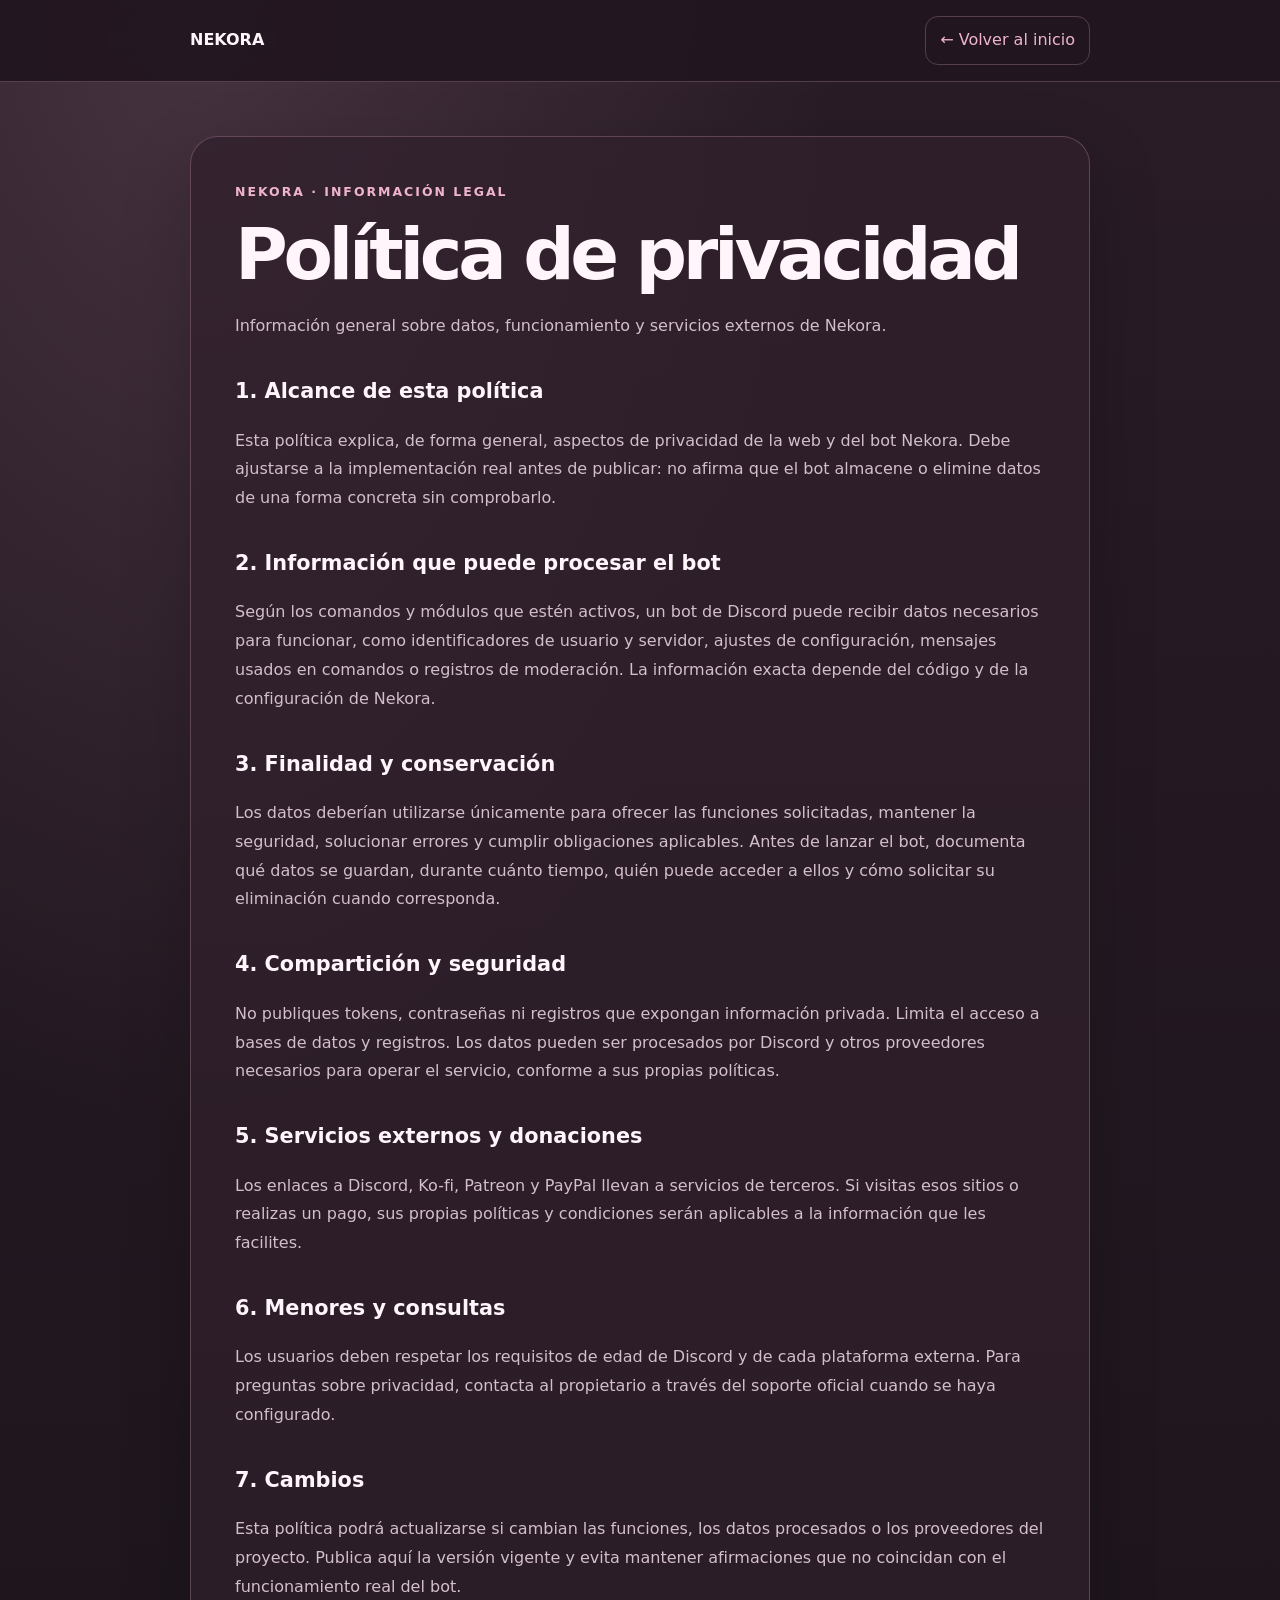
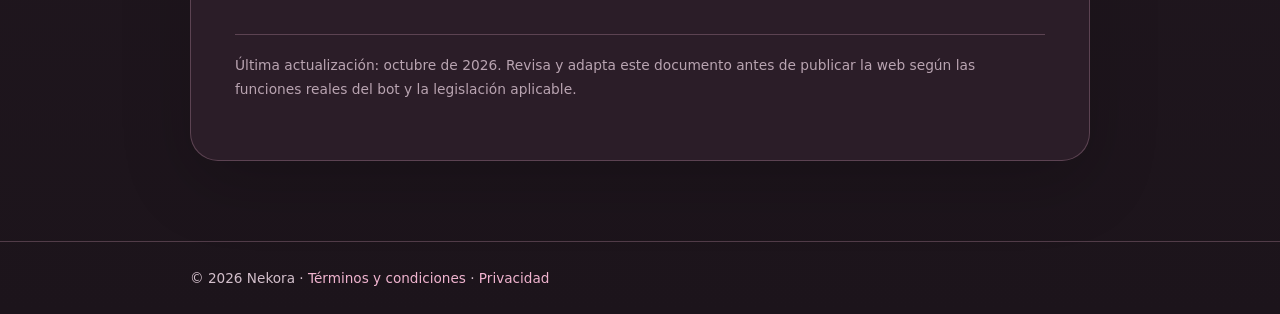
==== privacy.html @ 38213dee "Add files via upload" ====
<!doctype html><html lang="es"><head><meta charset="utf-8"><meta name="viewport" content="width=device-width,initial-scale=1"><meta name="theme-color" content="#291c27"><meta name="description" content="Información general sobre datos, funcionamiento y servicios externos de Nekora."><title>Política de privacidad | Nekora</title><style>
:root{--bg:#211620;--panel:#30212d;--pink:#f0b4cf;--lav:#dec2e4;--text:#fff5fa;--muted:#d3bfcb;--line:rgba(240,180,207,.25)}
*{box-sizing:border-box}body{margin:0;color:var(--text);background:radial-gradient(ellipse at 15% 0%,rgba(240,180,207,.15),transparent 42%),linear-gradient(180deg,#291c27,#1c141b);font:16px/1.8 system-ui,-apple-system,BlinkMacSystemFont,"Segoe UI",sans-serif}a{color:var(--pink);text-decoration:none}a:hover{text-decoration:underline}.wrap{width:min(900px,calc(100% - 32px));margin:auto}.top{position:sticky;top:0;background:rgba(33,22,32,.94);backdrop-filter:blur(14px);border-bottom:1px solid var(--line)}.nav{display:flex;align-items:center;justify-content:space-between;gap:16px;padding:16px 0}.brand{display:flex;align-items:center;gap:10px;color:var(--text);font-weight:900}.brand img{width:42px;height:42px;object-fit:cover;border-radius:14px;border:1px solid var(--line)}.btn{display:inline-block;padding:9px 14px;border:1px solid var(--line);border-radius:13px}.content{padding:54px 0 80px}.eyebrow{color:var(--pink);letter-spacing:.16em;text-transform:uppercase;font-size:.78rem;font-weight:800}h1{font-size:clamp(2.4rem,7vw,4.5rem);letter-spacing:-.06em;line-height:1.1;margin:12px 0 18px}h2{font-size:1.3rem;margin:32px 0 8px}p,li{color:var(--muted)}.panel{padding:clamp(22px,5vw,44px);border:1px solid var(--line);border-radius:28px;background:rgba(48,33,45,.75);box-shadow:0 22px 70px rgba(0,0,0,.18)}.updated{font-size:.86rem;color:#b9a4b1;border-top:1px solid var(--line);padding-top:18px;margin-top:32px}footer{border-top:1px solid var(--line);padding:24px 0;color:var(--muted);font-size:.85rem}
</style></head><body><header class="top"><div class="wrap nav"><a class="brand" href="index.html"><img src="img/nekora.png" alt="Nekora" onerror="this.style.display='none'"><span>NEKORA</span></a><a class="btn" href="index.html">← Volver al inicio</a></div></header><main class="wrap content"><article class="panel"><div class="eyebrow">NEKORA · INFORMACIÓN LEGAL</div><h1>Política de privacidad</h1><p>Información general sobre datos, funcionamiento y servicios externos de Nekora.</p><h2>1. Alcance de esta política</h2><p>Esta política explica, de forma general, aspectos de privacidad de la web y del bot Nekora. Debe ajustarse a la implementación real antes de publicar: no afirma que el bot almacene o elimine datos de una forma concreta sin comprobarlo.</p><h2>2. Información que puede procesar el bot</h2><p>Según los comandos y módulos que estén activos, un bot de Discord puede recibir datos necesarios para funcionar, como identificadores de usuario y servidor, ajustes de configuración, mensajes usados en comandos o registros de moderación. La información exacta depende del código y de la configuración de Nekora.</p><h2>3. Finalidad y conservación</h2><p>Los datos deberían utilizarse únicamente para ofrecer las funciones solicitadas, mantener la seguridad, solucionar errores y cumplir obligaciones aplicables. Antes de lanzar el bot, documenta qué datos se guardan, durante cuánto tiempo, quién puede acceder a ellos y cómo solicitar su eliminación cuando corresponda.</p><h2>4. Compartición y seguridad</h2><p>No publiques tokens, contraseñas ni registros que expongan información privada. Limita el acceso a bases de datos y registros. Los datos pueden ser procesados por Discord y otros proveedores necesarios para operar el servicio, conforme a sus propias políticas.</p><h2>5. Servicios externos y donaciones</h2><p>Los enlaces a Discord, Ko-fi, Patreon y PayPal llevan a servicios de terceros. Si visitas esos sitios o realizas un pago, sus propias políticas y condiciones serán aplicables a la información que les facilites.</p><h2>6. Menores y consultas</h2><p>Los usuarios deben respetar los requisitos de edad de Discord y de cada plataforma externa. Para preguntas sobre privacidad, contacta al propietario a través del soporte oficial cuando se haya configurado.</p><h2>7. Cambios</h2><p>Esta política podrá actualizarse si cambian las funciones, los datos procesados o los proveedores del proyecto. Publica aquí la versión vigente y evita mantener afirmaciones que no coincidan con el funcionamiento real del bot.</p><p class="updated">Última actualización: octubre de 2026. Revisa y adapta este documento antes de publicar la web según las funciones reales del bot y la legislación aplicable.</p></article></main><footer><div class="wrap">© <span id="year"></span> Nekora · <a href="terms-conditions.html">Términos y condiciones</a> · <a href="privacy.html">Privacidad</a></div></footer><script>document.getElementById('year').textContent=new Date().getFullYear()</script></body></html>
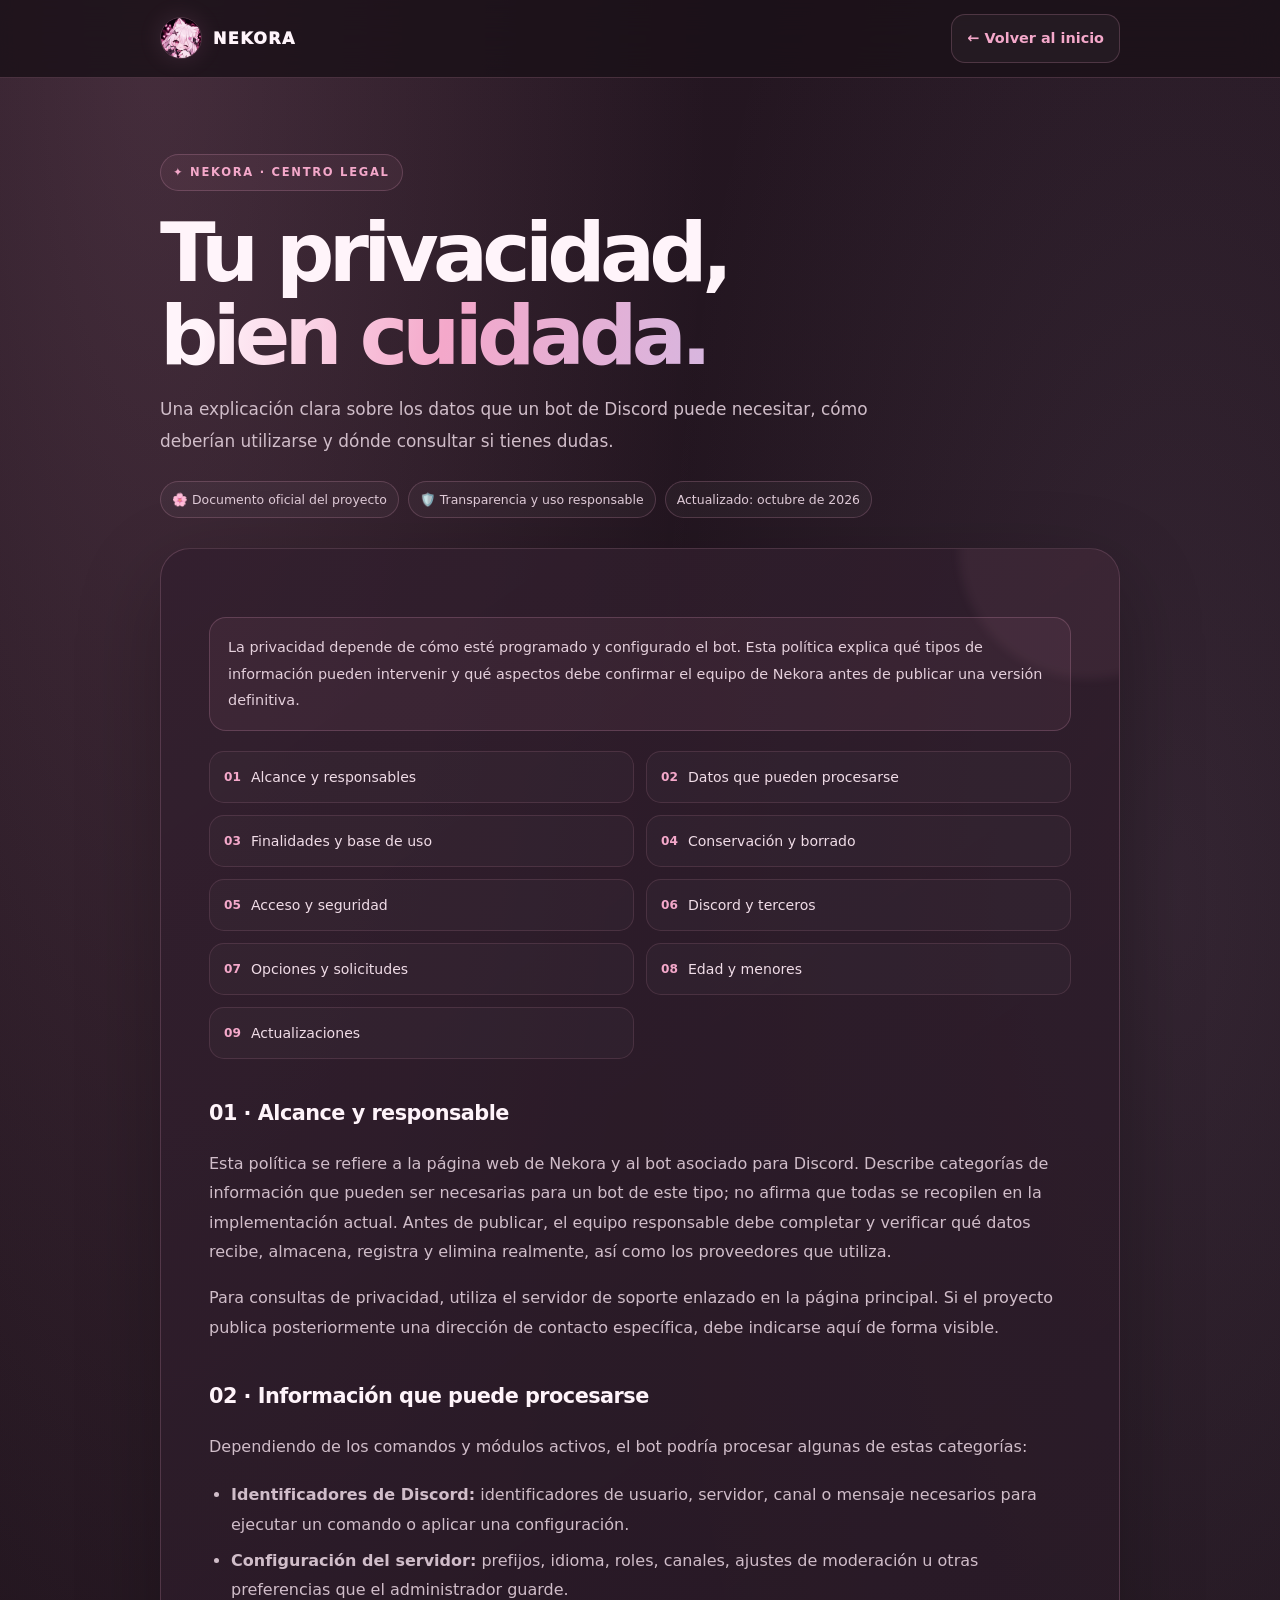
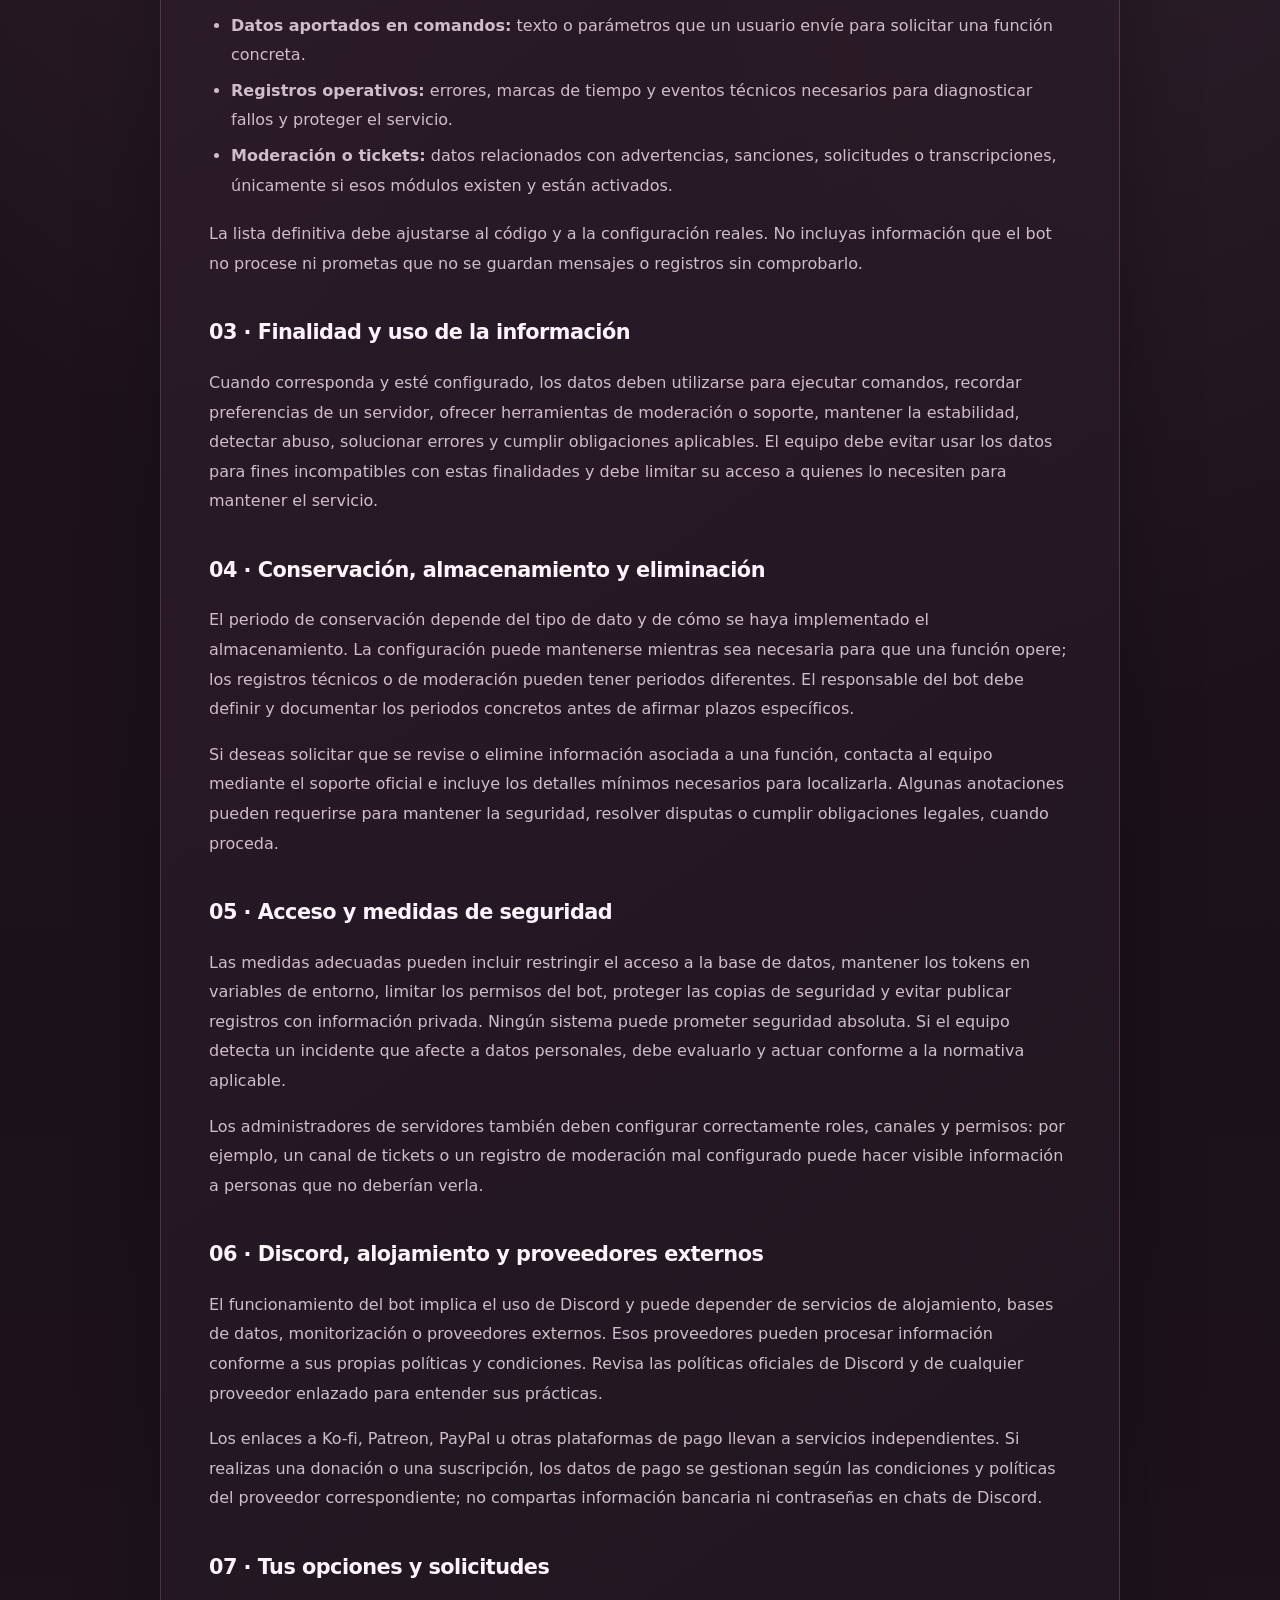
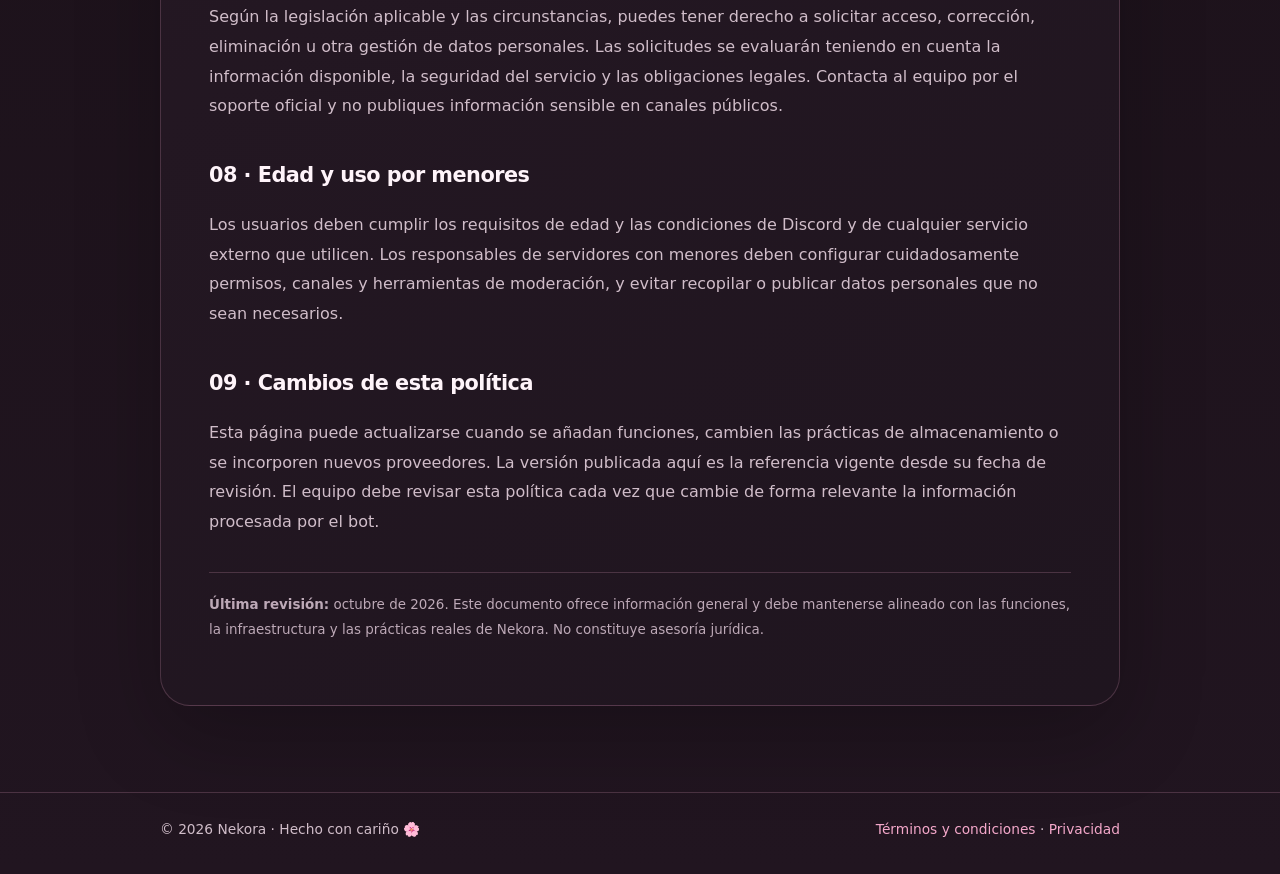
==== commit 4ccbe799: "Add files via upload" ====
--- a/privacy.html
+++ b/privacy.html
@@ -1,4 +1,16 @@
-<!doctype html><html lang="es"><head><meta charset="utf-8"><meta name="viewport" content="width=device-width,initial-scale=1"><meta name="theme-color" content="#291c27"><meta name="description" content="Información general sobre datos, funcionamiento y servicios externos de Nekora."><title>Política de privacidad | Nekora</title><style>
-:root{--bg:#211620;--panel:#30212d;--pink:#f0b4cf;--lav:#dec2e4;--text:#fff5fa;--muted:#d3bfcb;--line:rgba(240,180,207,.25)}
-*{box-sizing:border-box}body{margin:0;color:var(--text);background:radial-gradient(ellipse at 15% 0%,rgba(240,180,207,.15),transparent 42%),linear-gradient(180deg,#291c27,#1c141b);font:16px/1.8 system-ui,-apple-system,BlinkMacSystemFont,"Segoe UI",sans-serif}a{color:var(--pink);text-decoration:none}a:hover{text-decoration:underline}.wrap{width:min(900px,calc(100% - 32px));margin:auto}.top{position:sticky;top:0;background:rgba(33,22,32,.94);backdrop-filter:blur(14px);border-bottom:1px solid var(--line)}.nav{display:flex;align-items:center;justify-content:space-between;gap:16px;padding:16px 0}.brand{display:flex;align-items:center;gap:10px;color:var(--text);font-weight:900}.brand img{width:42px;height:42px;object-fit:cover;border-radius:14px;border:1px solid var(--line)}.btn{display:inline-block;padding:9px 14px;border:1px solid var(--line);border-radius:13px}.content{padding:54px 0 80px}.eyebrow{color:var(--pink);letter-spacing:.16em;text-transform:uppercase;font-size:.78rem;font-weight:800}h1{font-size:clamp(2.4rem,7vw,4.5rem);letter-spacing:-.06em;line-height:1.1;margin:12px 0 18px}h2{font-size:1.3rem;margin:32px 0 8px}p,li{color:var(--muted)}.panel{padding:clamp(22px,5vw,44px);border:1px solid var(--line);border-radius:28px;background:rgba(48,33,45,.75);box-shadow:0 22px 70px rgba(0,0,0,.18)}.updated{font-size:.86rem;color:#b9a4b1;border-top:1px solid var(--line);padding-top:18px;margin-top:32px}footer{border-top:1px solid var(--line);padding:24px 0;color:var(--muted);font-size:.85rem}
-</style></head><body><header class="top"><div class="wrap nav"><a class="brand" href="index.html"><img src="img/nekora.png" alt="Nekora" onerror="this.style.display='none'"><span>NEKORA</span></a><a class="btn" href="index.html">← Volver al inicio</a></div></header><main class="wrap content"><article class="panel"><div class="eyebrow">NEKORA · INFORMACIÓN LEGAL</div><h1>Política de privacidad</h1><p>Información general sobre datos, funcionamiento y servicios externos de Nekora.</p><h2>1. Alcance de esta política</h2><p>Esta política explica, de forma general, aspectos de privacidad de la web y del bot Nekora. Debe ajustarse a la implementación real antes de publicar: no afirma que el bot almacene o elimine datos de una forma concreta sin comprobarlo.</p><h2>2. Información que puede procesar el bot</h2><p>Según los comandos y módulos que estén activos, un bot de Discord puede recibir datos necesarios para funcionar, como identificadores de usuario y servidor, ajustes de configuración, mensajes usados en comandos o registros de moderación. La información exacta depende del código y de la configuración de Nekora.</p><h2>3. Finalidad y conservación</h2><p>Los datos deberían utilizarse únicamente para ofrecer las funciones solicitadas, mantener la seguridad, solucionar errores y cumplir obligaciones aplicables. Antes de lanzar el bot, documenta qué datos se guardan, durante cuánto tiempo, quién puede acceder a ellos y cómo solicitar su eliminación cuando corresponda.</p><h2>4. Compartición y seguridad</h2><p>No publiques tokens, contraseñas ni registros que expongan información privada. Limita el acceso a bases de datos y registros. Los datos pueden ser procesados por Discord y otros proveedores necesarios para operar el servicio, conforme a sus propias políticas.</p><h2>5. Servicios externos y donaciones</h2><p>Los enlaces a Discord, Ko-fi, Patreon y PayPal llevan a servicios de terceros. Si visitas esos sitios o realizas un pago, sus propias políticas y condiciones serán aplicables a la información que les facilites.</p><h2>6. Menores y consultas</h2><p>Los usuarios deben respetar los requisitos de edad de Discord y de cada plataforma externa. Para preguntas sobre privacidad, contacta al propietario a través del soporte oficial cuando se haya configurado.</p><h2>7. Cambios</h2><p>Esta política podrá actualizarse si cambian las funciones, los datos procesados o los proveedores del proyecto. Publica aquí la versión vigente y evita mantener afirmaciones que no coincidan con el funcionamiento real del bot.</p><p class="updated">Última actualización: octubre de 2026. Revisa y adapta este documento antes de publicar la web según las funciones reales del bot y la legislación aplicable.</p></article></main><footer><div class="wrap">© <span id="year"></span> Nekora · <a href="terms-conditions.html">Términos y condiciones</a> · <a href="privacy.html">Privacidad</a></div></footer><script>document.getElementById('year').textContent=new Date().getFullYear()</script></body></html>+<!doctype html>
+<html lang="es"><head><meta charset="utf-8"><meta name="viewport" content="width=device-width,initial-scale=1"><meta name="theme-color" content="#211620"><meta name="description" content="Información legal de Nekora, el bot de Discord para comunidades."><title>Política de privacidad | Nekora</title><style>
+:root{--bg:#1b1119;--panel:#2b1b28;--pink:#f4a8ca;--lav:#d7b6df;--text:#fff4fa;--muted:#d0bdc9;--line:rgba(244,168,202,.2);--soft:rgba(255,255,255,.035)}
+*{box-sizing:border-box}html{scroll-behavior:smooth;scroll-padding-top:90px}body{margin:0;color:var(--text);background:radial-gradient(ellipse at 12% 0%,rgba(244,168,202,.16),transparent 35%),radial-gradient(ellipse at 92% 22%,rgba(215,182,223,.1),transparent 32%),linear-gradient(180deg,#241621,#1b1119 65%,#211520);font:16px/1.85 Inter,system-ui,-apple-system,BlinkMacSystemFont,"Segoe UI",sans-serif}a{color:var(--pink);text-decoration:none}a:hover{text-decoration:underline}.wrap{width:min(960px,calc(100% - 34px));margin:auto}.top{position:sticky;top:0;z-index:10;background:rgba(27,17,25,.84);backdrop-filter:blur(18px);border-bottom:1px solid var(--line)}.nav{display:flex;align-items:center;justify-content:space-between;gap:16px;padding:14px 0}.brand{display:flex;align-items:center;gap:11px;color:var(--text);font-weight:950;letter-spacing:.09em}.brand img{width:42px;height:42px;object-fit:cover;border-radius:50%;border:1px solid var(--line);box-shadow:0 0 24px rgba(244,168,202,.12)}.btn{display:inline-flex;align-items:center;gap:8px;padding:10px 15px;border:1px solid var(--line);border-radius:14px;background:var(--soft);font-weight:750;font-size:.9rem}.content{padding:clamp(34px,7vw,76px) 0 86px}.eyebrow{display:inline-flex;align-items:center;gap:8px;padding:7px 12px;border:1px solid var(--line);border-radius:999px;background:rgba(244,168,202,.055);color:var(--pink);letter-spacing:.15em;text-transform:uppercase;font-size:.72rem;font-weight:850}.hero-title{font-size:clamp(2.6rem,8vw,5.1rem);line-height:1.02;letter-spacing:-.07em;margin:20px 0 14px}.gradient{background:linear-gradient(100deg,#fff4fa 8%,#f4a8ca 52%,#d7b6df);color:transparent;background-clip:text;-webkit-background-clip:text}.intro{font-size:1.06rem;color:var(--muted);max-width:760px}.meta{display:flex;flex-wrap:wrap;gap:9px;margin:24px 0 30px}.meta span{border:1px solid var(--line);border-radius:999px;background:var(--soft);padding:6px 11px;color:#e0cbd8;font-size:.78rem}.panel{padding:clamp(22px,5vw,48px);border:1px solid var(--line);border-radius:30px;background:linear-gradient(145deg,rgba(50,31,46,.82),rgba(31,21,31,.9));box-shadow:0 28px 85px rgba(0,0,0,.23);position:relative;overflow:hidden}.panel:before{content:"";position:absolute;right:-100px;top:-130px;width:260px;height:260px;border-radius:50%;background:rgba(244,168,202,.06);filter:blur(5px);pointer-events:none}.contents{display:grid;grid-template-columns:repeat(2,minmax(0,1fr));gap:12px;margin:0 0 30px}.contents a{display:flex;align-items:center;gap:10px;padding:12px 14px;border:1px solid rgba(244,168,202,.13);border-radius:15px;background:rgba(255,255,255,.025);color:#f0dce7;font-size:.88rem}.contents a span{color:var(--pink);font-size:.76rem;font-weight:900}h2{font-size:1.3rem;letter-spacing:-.025em;margin:35px 0 7px;scroll-margin-top:100px}h2:first-child{margin-top:0}p,li{color:var(--muted)}ul{padding-left:22px}li{padding:3px 0}.notice{padding:16px 18px;border:1px solid rgba(244,168,202,.2);border-radius:17px;background:rgba(244,168,202,.055);color:#e4cfdb;font-size:.9rem;margin:20px 0}.updated{font-size:.84rem;color:#bda9b7;border-top:1px solid var(--line);padding-top:20px;margin-top:36px}footer{border-top:1px solid var(--line);padding:24px 0 32px;color:var(--muted);font-size:.86rem}.footer-inner{display:flex;justify-content:space-between;gap:14px;flex-wrap:wrap}@media(max-width:600px){.contents{grid-template-columns:1fr}.nav{align-items:center}.brand img{width:36px;height:36px}.btn{padding:9px 11px;font-size:.8rem}.panel{border-radius:23px}}
+</style></head><body><header class="top"><div class="wrap nav"><a class="brand" href="/" aria-label="Nekora, inicio"><img src="img/nekora.png" alt="" onerror="this.style.display='none'"><span>NEKORA</span></a><a class="btn" href="/">← Volver al inicio</a></div></header>
+<main class="wrap content"><div class="eyebrow">✦ NEKORA · CENTRO LEGAL</div><h1 class="hero-title">Tu privacidad,<br><span class="gradient">bien cuidada.</span></h1><p class="intro">Una explicación clara sobre los datos que un bot de Discord puede necesitar, cómo deberían utilizarse y dónde consultar si tienes dudas.</p><div class="meta"><span>🌸 Documento oficial del proyecto</span><span>🛡️ Transparencia y uso responsable</span><span>Actualizado: octubre de 2026</span></div><article class="panel"><div class="notice">La privacidad depende de cómo esté programado y configurado el bot. Esta política explica qué tipos de información pueden intervenir y qué aspectos debe confirmar el equipo de Nekora antes de publicar una versión definitiva.</div>
+<nav class="contents" aria-label="Contenido de privacidad"><a href="#alcance"><span>01</span> Alcance y responsables</a><a href="#datos"><span>02</span> Datos que pueden procesarse</a><a href="#finalidad"><span>03</span> Finalidades y base de uso</a><a href="#conservacion"><span>04</span> Conservación y borrado</a><a href="#acceso"><span>05</span> Acceso y seguridad</a><a href="#discord"><span>06</span> Discord y terceros</a><a href="#derechos"><span>07</span> Opciones y solicitudes</a><a href="#menores"><span>08</span> Edad y menores</a><a href="#cambios"><span>09</span> Actualizaciones</a></nav>
+<h2 id="alcance">01 · Alcance y responsable</h2><p>Esta política se refiere a la página web de Nekora y al bot asociado para Discord. Describe categorías de información que pueden ser necesarias para un bot de este tipo; no afirma que todas se recopilen en la implementación actual. Antes de publicar, el equipo responsable debe completar y verificar qué datos recibe, almacena, registra y elimina realmente, así como los proveedores que utiliza.</p><p>Para consultas de privacidad, utiliza el servidor de soporte enlazado en la página principal. Si el proyecto publica posteriormente una dirección de contacto específica, debe indicarse aquí de forma visible.</p>
+<h2 id="datos">02 · Información que puede procesarse</h2><p>Dependiendo de los comandos y módulos activos, el bot podría procesar algunas de estas categorías:</p><ul><li><strong>Identificadores de Discord:</strong> identificadores de usuario, servidor, canal o mensaje necesarios para ejecutar un comando o aplicar una configuración.</li><li><strong>Configuración del servidor:</strong> prefijos, idioma, roles, canales, ajustes de moderación u otras preferencias que el administrador guarde.</li><li><strong>Datos aportados en comandos:</strong> texto o parámetros que un usuario envíe para solicitar una función concreta.</li><li><strong>Registros operativos:</strong> errores, marcas de tiempo y eventos técnicos necesarios para diagnosticar fallos y proteger el servicio.</li><li><strong>Moderación o tickets:</strong> datos relacionados con advertencias, sanciones, solicitudes o transcripciones, únicamente si esos módulos existen y están activados.</li></ul><p>La lista definitiva debe ajustarse al código y a la configuración reales. No incluyas información que el bot no procese ni prometas que no se guardan mensajes o registros sin comprobarlo.</p>
+<h2 id="finalidad">03 · Finalidad y uso de la información</h2><p>Cuando corresponda y esté configurado, los datos deben utilizarse para ejecutar comandos, recordar preferencias de un servidor, ofrecer herramientas de moderación o soporte, mantener la estabilidad, detectar abuso, solucionar errores y cumplir obligaciones aplicables. El equipo debe evitar usar los datos para fines incompatibles con estas finalidades y debe limitar su acceso a quienes lo necesiten para mantener el servicio.</p>
+<h2 id="conservacion">04 · Conservación, almacenamiento y eliminación</h2><p>El periodo de conservación depende del tipo de dato y de cómo se haya implementado el almacenamiento. La configuración puede mantenerse mientras sea necesaria para que una función opere; los registros técnicos o de moderación pueden tener periodos diferentes. El responsable del bot debe definir y documentar los periodos concretos antes de afirmar plazos específicos.</p><p>Si deseas solicitar que se revise o elimine información asociada a una función, contacta al equipo mediante el soporte oficial e incluye los detalles mínimos necesarios para localizarla. Algunas anotaciones pueden requerirse para mantener la seguridad, resolver disputas o cumplir obligaciones legales, cuando proceda.</p>
+<h2 id="acceso">05 · Acceso y medidas de seguridad</h2><p>Las medidas adecuadas pueden incluir restringir el acceso a la base de datos, mantener los tokens en variables de entorno, limitar los permisos del bot, proteger las copias de seguridad y evitar publicar registros con información privada. Ningún sistema puede prometer seguridad absoluta. Si el equipo detecta un incidente que afecte a datos personales, debe evaluarlo y actuar conforme a la normativa aplicable.</p><p>Los administradores de servidores también deben configurar correctamente roles, canales y permisos: por ejemplo, un canal de tickets o un registro de moderación mal configurado puede hacer visible información a personas que no deberían verla.</p>
+<h2 id="discord">06 · Discord, alojamiento y proveedores externos</h2><p>El funcionamiento del bot implica el uso de Discord y puede depender de servicios de alojamiento, bases de datos, monitorización o proveedores externos. Esos proveedores pueden procesar información conforme a sus propias políticas y condiciones. Revisa las políticas oficiales de Discord y de cualquier proveedor enlazado para entender sus prácticas.</p><p>Los enlaces a Ko-fi, Patreon, PayPal u otras plataformas de pago llevan a servicios independientes. Si realizas una donación o una suscripción, los datos de pago se gestionan según las condiciones y políticas del proveedor correspondiente; no compartas información bancaria ni contraseñas en chats de Discord.</p>
+<h2 id="derechos">07 · Tus opciones y solicitudes</h2><p>Según la legislación aplicable y las circunstancias, puedes tener derecho a solicitar acceso, corrección, eliminación u otra gestión de datos personales. Las solicitudes se evaluarán teniendo en cuenta la información disponible, la seguridad del servicio y las obligaciones legales. Contacta al equipo por el soporte oficial y no publiques información sensible en canales públicos.</p>
+<h2 id="menores">08 · Edad y uso por menores</h2><p>Los usuarios deben cumplir los requisitos de edad y las condiciones de Discord y de cualquier servicio externo que utilicen. Los responsables de servidores con menores deben configurar cuidadosamente permisos, canales y herramientas de moderación, y evitar recopilar o publicar datos personales que no sean necesarios.</p>
+<h2 id="cambios">09 · Cambios de esta política</h2><p>Esta página puede actualizarse cuando se añadan funciones, cambien las prácticas de almacenamiento o se incorporen nuevos proveedores. La versión publicada aquí es la referencia vigente desde su fecha de revisión. El equipo debe revisar esta política cada vez que cambie de forma relevante la información procesada por el bot.</p><p class="updated"><strong>Última revisión:</strong> octubre de 2026. Este documento ofrece información general y debe mantenerse alineado con las funciones, la infraestructura y las prácticas reales de Nekora. No constituye asesoría jurídica.</p></article></main><footer><div class="wrap footer-inner"><span>© <span id="year"></span> Nekora · Hecho con cariño 🌸</span><span><a href="/terms-conditions">Términos y condiciones</a> · <a href="/privacy">Privacidad</a></span></div></footer><script>document.getElementById('year').textContent=new Date().getFullYear()</script></body></html>
